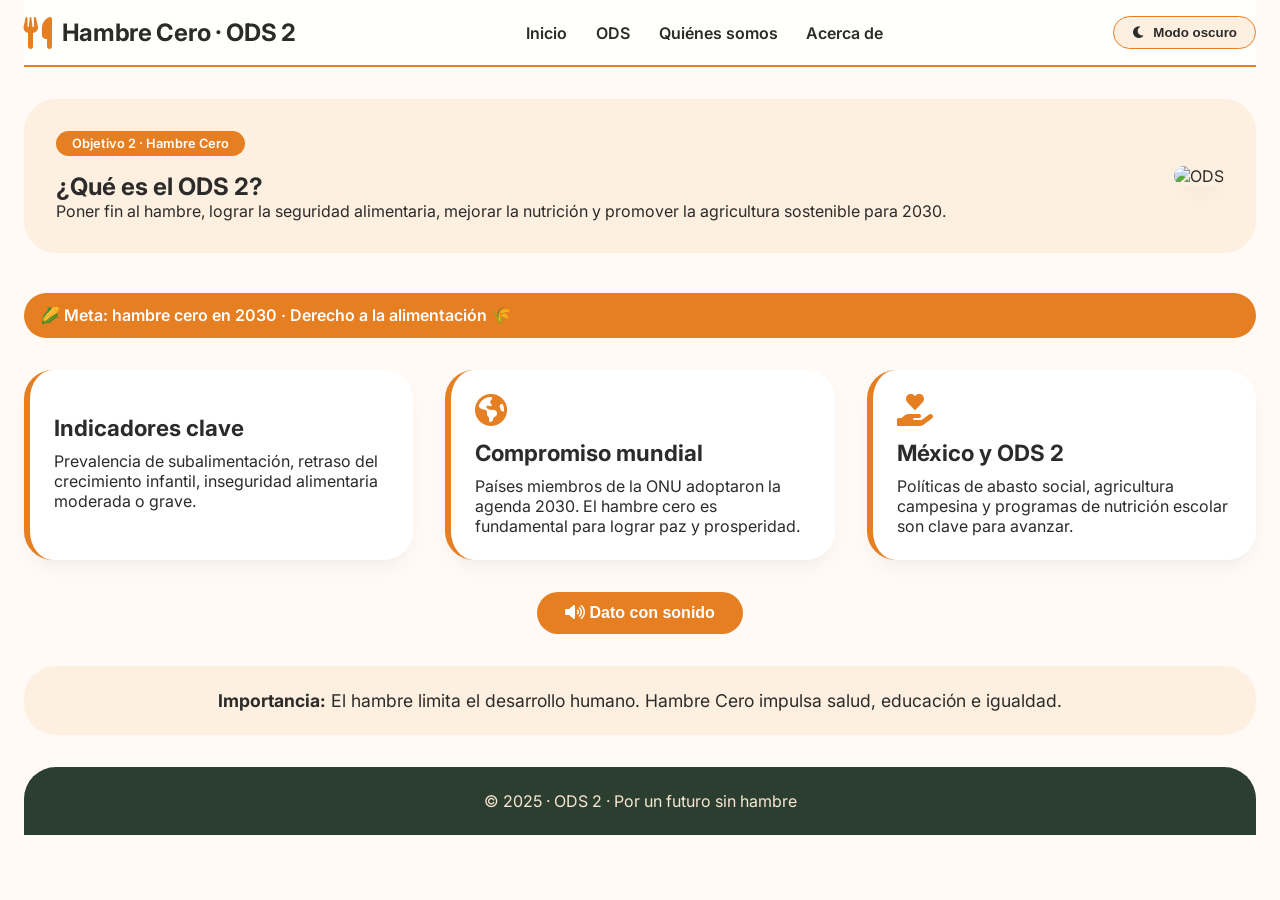
==== acerca.html @ ef173256 "Add files via upload" ====
<!DOCTYPE html>
<html lang="es">
<head>
    <meta charset="UTF-8">
    <meta name="viewport" content="width=device-width, initial-scale=1.0">
    <title>ODS 2 · Hambre Cero - ODS</title>
    <link rel="stylesheet" href="styles.css">
    <link href="https://fonts.googleapis.com/css2?family=Inter:opsz,wght@14..32,300;400;600;700&display=swap" rel="stylesheet">
    <link rel="stylesheet" href="https://cdnjs.cloudflare.com/ajax/libs/font-awesome/6.0.0-beta3/css/all.min.css">
</head>
<body>
<div class="app-wrapper">
    <header class="main-header">
        <div class="logo-area"><i class="fas fa-utensils"></i><h1>Hambre Cero · ODS 2</h1></div>
        <nav class="navbar"><ul><li><a href="index.html" class="nav-link">Inicio</a></li><li><a href="ods.html" class="nav-link">ODS</a></li><li><a href="quienes.html" class="nav-link">Quiénes somos</a></li><li><a href="acerca.html" class="nav-link">Acerca de</a></li></ul></nav>
        <button id="darkModeToggle" class="dark-btn"><i class="fas fa-moon"></i> Modo oscuro</button>
    </header>
    <main class="page-content fade-in">
        <section class="hero-section" style="background:var(--accent-light);">
            <div><span class="badge">Objetivo 2 · Hambre Cero</span><h2>¿Qué es el ODS 2?</h2><p>Poner fin al hambre, lograr la seguridad alimentaria, mejorar la nutrición y promover la agricultura sostenible para 2030.</p></div>
            <div class="hero-img"><img src="https://images.unsplash.com/photo-1593113630400-ea4288922497?w=500&auto=format" class="hover-scale-img" alt="ODS"></div>
        </section>
        <div class="marquee-wrapper"><div class="marquee"><span>🌽 Meta: hambre cero en 2030 · Derecho a la alimentación 🌾</span></div></div>
        <div class="info-grid">
            <div class="info-card"><i class="fas fa-chart-simple"></i><h4>Indicadores clave</h4><p>Prevalencia de subalimentación, retraso del crecimiento infantil, inseguridad alimentaria moderada o grave.</p></div>
            <div class="info-card"><i class="fas fa-globe-americas"></i><h4>Compromiso mundial</h4><p>Países miembros de la ONU adoptaron la agenda 2030. El hambre cero es fundamental para lograr paz y prosperidad.</p></div>
            <div class="info-card"><i class="fas fa-hand-holding-heart"></i><h4>México y ODS 2</h4><p>Políticas de abasto social, agricultura campesina y programas de nutrición escolar son clave para avanzar.</p></div>
        </div>
        <button id="mensajeOds" class="btn-primary" style="margin:1rem auto; display:table;"><i class="fas fa-volume-up"></i> Dato con sonido</button>
        <div class="conclusion-block"><strong>Importancia:</strong> El hambre limita el desarrollo humano. Hambre Cero impulsa salud, educación e igualdad.</div>
    </main>
    <footer class="main-footer"><p>© 2025 · ODS 2 · Por un futuro sin hambre</p></footer>
</div>
<audio id="clickSound" preload="auto"><source src="https://www.soundjay.com/misc/sounds/bell-ringing-05.mp3" type="audio/mpeg"></audio>
<script src="script.js"></script>
<script>
    // Botón extra con sonido y mensaje en ODS
    const btnOds = document.getElementById('mensajeOds');
    if(btnOds) btnOds.addEventListener('click', ()=>{ alert('Cada día 25,000 personas mueren de hambre en el mundo. ¡Es hora de actuar!'); const snd = document.getElementById('clickSound'); if(snd){ snd.currentTime=0; snd.play(); } });
</script>
</body>
</html>
---- styles.css ----
/* styles.css - Diseño moderno, tonos naranjas, animaciones suaves */
* {
    margin: 0;
    padding: 0;
    box-sizing: border-box;
}

:root {
    --bg-primary: #fffaf5;
    --bg-card: #ffffff;
    --text-primary: #2c2b2a;
    --text-secondary: #5a4a3a;
    --accent-orange: #e67e22;
    --accent-darkorange: #d35400;
    --accent-light: #fdf0e0;
    --header-bg: #ffffffdd;
    --shadow: 0 10px 25px -5px rgba(0,0,0,0.05), 0 8px 10px -6px rgba(0,0,0,0.02);
    --border-color: #ffd8b5;
    --footer-bg: #2c3e2f;
    --footer-text: #f9e7d4;
}

body.dark {
    --bg-primary: #1e1b19;
    --bg-card: #2c2824;
    --text-primary: #f0ede8;
    --text-secondary: #d4c9bc;
    --accent-orange: #f39c12;
    --accent-darkorange: #e67e22;
    --accent-light: #3a2e26;
    --header-bg: #2c2824cc;
    --border-color: #7e5a41;
    --footer-bg: #0f2c1c;
    --footer-text: #f7d9b5;
}

body {
    font-family: 'Inter', sans-serif;
    background-color: var(--bg-primary);
    color: var(--text-primary);
    transition: background-color 0.3s ease, color 0.2s ease;
}

.app-wrapper {
    max-width: 1400px;
    margin: 0 auto;
    padding: 0 1.5rem;
}

/* HEADER */
.main-header {
    display: flex;
    justify-content: space-between;
    align-items: center;
    flex-wrap: wrap;
    padding: 1rem 0;
    background: var(--header-bg);
    backdrop-filter: blur(10px);
    border-bottom: 2px solid var(--accent-orange);
    margin-bottom: 2rem;
    gap: 1rem;
}

.logo-area {
    display: flex;
    align-items: center;
    gap: 0.6rem;
}

.logo-area i {
    font-size: 2rem;
    color: var(--accent-orange);
}

.logo-area h1 {
    font-size: 1.5rem;
    font-weight: 700;
    letter-spacing: -0.3px;
}

.navbar ul {
    display: flex;
    gap: 1.8rem;
    list-style: none;
}

.nav-link {
    text-decoration: none;
    font-weight: 600;
    color: var(--text-primary);
    transition: color 0.2s, border-bottom 0.2s;
    padding-bottom: 4px;
    border-bottom: 2px solid transparent;
}

.nav-link:hover, .nav-link.active {
    color: var(--accent-orange);
    border-bottom-color: var(--accent-orange);
}

.dark-btn {
    background: var(--accent-light);
    border: 1px solid var(--accent-orange);
    padding: 8px 18px;
    border-radius: 40px;
    cursor: pointer;
    font-weight: 600;
    color: var(--text-primary);
    transition: all 0.2s;
    display: flex;
    gap: 8px;
    align-items: center;
}

.dark-btn:hover {
    background: var(--accent-orange);
    color: white;
}

/* FADE-IN ANIMATION */
.fade-in {
    animation: fadeInUp 0.6s ease-out;
}

@keyframes fadeInUp {
    from {
        opacity: 0;
        transform: translateY(20px);
    }
    to {
        opacity: 1;
        transform: translateY(0);
    }
}

/* Hero section */
.hero-section {
    display: flex;
    flex-wrap: wrap;
    align-items: center;
    justify-content: space-between;
    gap: 2rem;
    margin-bottom: 2.5rem;
    background: linear-gradient(135deg, var(--accent-light) 0%, var(--bg-primary) 100%);
    border-radius: 2rem;
    padding: 2rem;
}

.hero-text {
    flex: 1;
}

.badge {
    background: var(--accent-orange);
    padding: 0.3rem 1rem;
    border-radius: 40px;
    font-size: 0.8rem;
    font-weight: 600;
    color: white;
    display: inline-block;
    margin-bottom: 1rem;
}

.hero-text h2 {
    font-size: 2rem;
    line-height: 1.2;
    margin-bottom: 1rem;
}

.hero-text p {
    color: var(--text-secondary);
    margin-bottom: 1.5rem;
}

.btn-primary {
    background: var(--accent-orange);
    border: none;
    padding: 12px 28px;
    border-radius: 50px;
    font-weight: 600;
    color: white;
    cursor: pointer;
    transition: transform 0.2s, background 0.2s;
    font-size: 1rem;
}

.btn-primary:hover {
    background: var(--accent-darkorange);
    transform: scale(1.02);
}

.hero-img img {
    max-width: 320px;
    width: 100%;
    border-radius: 28px;
    box-shadow: var(--shadow);
    transition: transform 0.3s, filter 0.2s;
}

.hover-scale-img:hover {
    transform: scale(1.02) rotate(0.5deg);
    filter: brightness(1.02);
}

/* MARQUESINA animada */
.marquee-wrapper {
    background: var(--accent-orange);
    border-radius: 60px;
    margin: 1.5rem 0;
    overflow: hidden;
    padding: 0.8rem 0;
}

.marquee {
    white-space: nowrap;
    display: inline-block;
    animation: scrollMarquee 18s linear infinite;
    font-weight: 600;
    color: white;
    font-size: 1rem;
    padding-left: 1rem;
}

.marquee span {
    margin-right: 3rem;
}

@keyframes scrollMarquee {
    0% { transform: translateX(0); }
    100% { transform: translateX(-50%); }
}

/* counter-card */
.counter-card {
    background: var(--bg-card);
    border-radius: 2rem;
    padding: 1.5rem;
    text-align: center;
    box-shadow: var(--shadow);
    border: 1px solid var(--border-color);
    margin: 2rem 0;
}

.counter-display span {
    font-size: 4rem;
    font-weight: 800;
    color: var(--accent-orange);
    background: var(--accent-light);
    padding: 0.2rem 1.2rem;
    border-radius: 80px;
    display: inline-block;
    margin: 0.5rem 0;
}

.btn-outline {
    background: transparent;
    border: 2px solid var(--accent-orange);
    padding: 8px 20px;
    border-radius: 40px;
    font-weight: bold;
    color: var(--accent-orange);
    cursor: pointer;
    transition: all 0.2s;
}

.btn-outline:hover {
    background: var(--accent-orange);
    color: white;
}

/* slider */
.slider-section {
    margin: 2rem 0;
}

.slider-container {
    position: relative;
    display: flex;
    align-items: center;
    justify-content: center;
    gap: 1rem;
}

.slider-track {
    display: flex;
    overflow-x: hidden;
    scroll-behavior: smooth;
    width: 80%;
    border-radius: 28px;
    box-shadow: var(--shadow);
}

.slide {
    min-width: 100%;
    transition: transform 0.3s;
}

.slide img {
    width: 100%;
    height: 320px;
    object-fit: cover;
    display: block;
}

.slider-btn {
    background: var(--accent-orange);
    border: none;
    width: 44px;
    height: 44px;
    border-radius: 60px;
    color: white;
    cursor: pointer;
    font-size: 1.4rem;
    transition: 0.2s;
}

.slider-btn:hover {
    background: var(--accent-darkorange);
    transform: scale(1.05);
}

.slider-dots {
    display: flex;
    justify-content: center;
    gap: 12px;
    margin: 1rem 0;
}

.dot {
    width: 12px;
    height: 12px;
    background: #ccc;
    border-radius: 20px;
    cursor: pointer;
    transition: 0.2s;
}

.dot.active {
    background: var(--accent-orange);
    width: 28px;
}

/* info grid */
.info-grid {
    display: flex;
    flex-wrap: wrap;
    gap: 2rem;
    margin: 2rem 0;
}

.info-card {
    flex: 1;
    background: var(--bg-card);
    padding: 1.5rem;
    border-radius: 1.8rem;
    box-shadow: var(--shadow);
    border-left: 6px solid var(--accent-orange);
    transition: all 0.25s;
}

.info-card i {
    font-size: 2rem;
    color: var(--accent-orange);
    margin-bottom: 0.8rem;
}

.info-card h4 {
    font-size: 1.4rem;
    margin-bottom: 0.6rem;
}

.conclusion-block {
    background: var(--accent-light);
    padding: 1.5rem;
    border-radius: 2rem;
    margin: 2rem 0;
    text-align: center;
    font-size: 1.1rem;
}

/* footer */
.main-footer {
    background: var(--footer-bg);
    color: var(--footer-text);
    padding: 1.5rem;
    border-radius: 2rem 2rem 0 0;
    text-align: center;
    margin-top: 2rem;
}

/* Responsive */
@media (max-width: 780px) {
    .navbar ul {
        gap: 1rem;
        flex-wrap: wrap;
    }
    .hero-section {
        flex-direction: column;
        text-align: center;
    }
    .slider-track {
        width: 100%;
    }
    .slider-btn {
        width: 36px;
        height: 36px;
    }
}
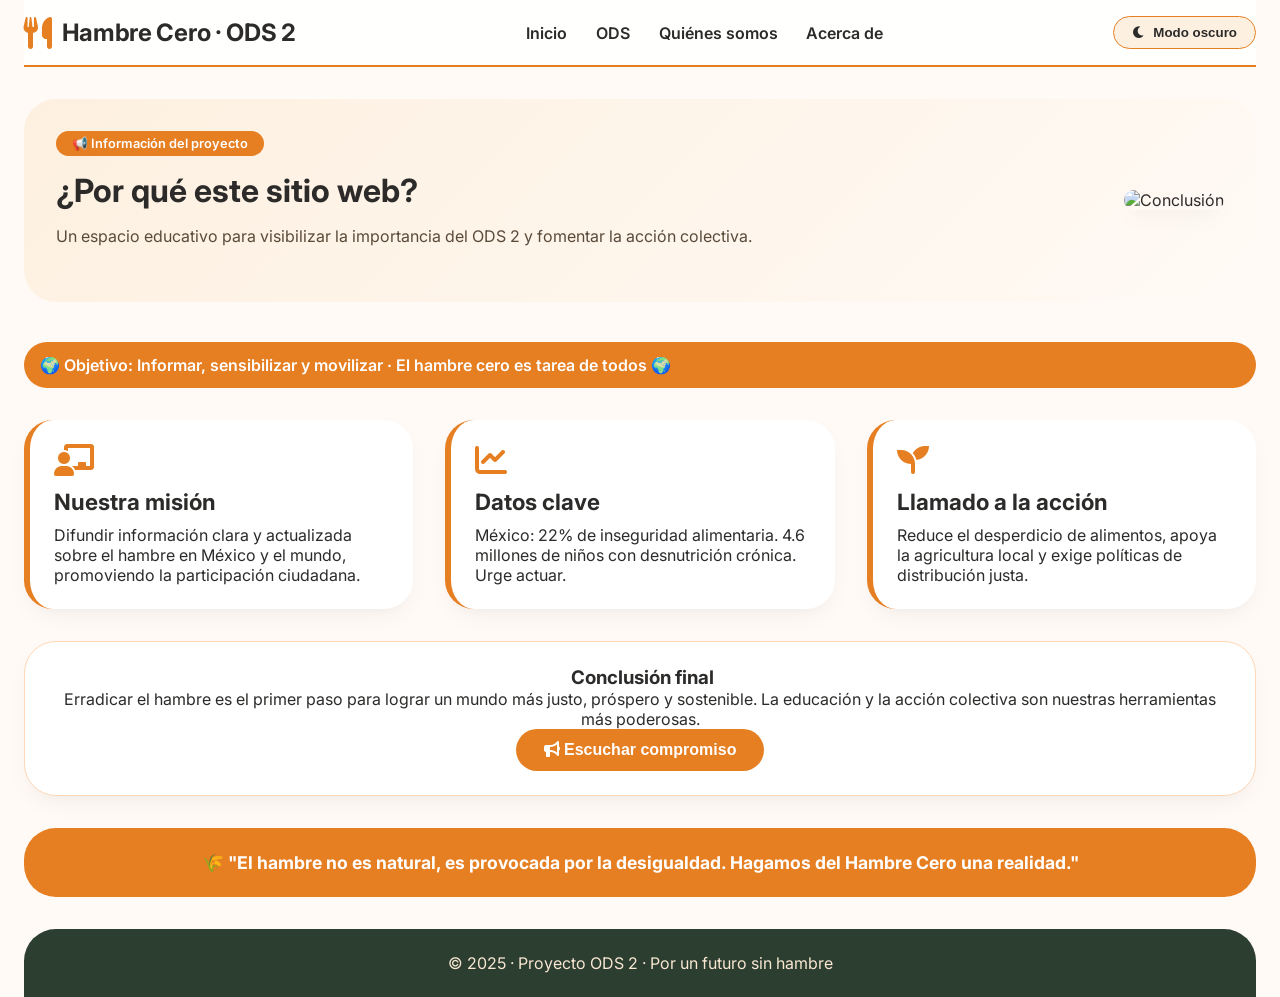
==== commit e0daa798: "Update acerca.html" ====
--- a/acerca.html
+++ b/acerca.html
@@ -3,40 +3,86 @@
 <head>
     <meta charset="UTF-8">
     <meta name="viewport" content="width=device-width, initial-scale=1.0">
-    <title>ODS 2 · Hambre Cero - ODS</title>
+    <title>Acerca de · Hambre Cero</title>
     <link rel="stylesheet" href="styles.css">
-    <link href="https://fonts.googleapis.com/css2?family=Inter:opsz,wght@14..32,300;400;600;700&display=swap" rel="stylesheet">
+    <link href="https://fonts.googleapis.com/css2?family=Inter:opsz,wght@300;400;600;700&display=swap" rel="stylesheet">
     <link rel="stylesheet" href="https://cdnjs.cloudflare.com/ajax/libs/font-awesome/6.0.0-beta3/css/all.min.css">
 </head>
 <body>
 <div class="app-wrapper">
     <header class="main-header">
         <div class="logo-area"><i class="fas fa-utensils"></i><h1>Hambre Cero · ODS 2</h1></div>
-        <nav class="navbar"><ul><li><a href="index.html" class="nav-link">Inicio</a></li><li><a href="ods.html" class="nav-link">ODS</a></li><li><a href="quienes.html" class="nav-link">Quiénes somos</a></li><li><a href="acerca.html" class="nav-link">Acerca de</a></li></ul></nav>
+        <nav class="navbar">
+            <ul>
+                <li><a href="index.html" class="nav-link">Inicio</a></li>
+                <li><a href="ods.html" class="nav-link">ODS</a></li>
+                <li><a href="quienes.html" class="nav-link">Quiénes somos</a></li>
+                <li><a href="acerca.html" class="nav-link">Acerca de</a></li>
+            </ul>
+        </nav>
         <button id="darkModeToggle" class="dark-btn"><i class="fas fa-moon"></i> Modo oscuro</button>
     </header>
     <main class="page-content fade-in">
-        <section class="hero-section" style="background:var(--accent-light);">
-            <div><span class="badge">Objetivo 2 · Hambre Cero</span><h2>¿Qué es el ODS 2?</h2><p>Poner fin al hambre, lograr la seguridad alimentaria, mejorar la nutrición y promover la agricultura sostenible para 2030.</p></div>
-            <div class="hero-img"><img src="https://images.unsplash.com/photo-1593113630400-ea4288922497?w=500&auto=format" class="hover-scale-img" alt="ODS"></div>
+        <section class="hero-section">
+            <div class="hero-text">
+                <span class="badge">📢 Información del proyecto</span>
+                <h2>¿Por qué este sitio web?</h2>
+                <p>Un espacio educativo para visibilizar la importancia del ODS 2 y fomentar la acción colectiva.</p>
+            </div>
+            <div class="hero-img">
+                <img src="https://images.unsplash.com/photo-1536315238512-4c8cebdaaf93?w=500&auto=format" alt="Conclusión" class="hover-scale-img">
+            </div>
         </section>
-        <div class="marquee-wrapper"><div class="marquee"><span>🌽 Meta: hambre cero en 2030 · Derecho a la alimentación 🌾</span></div></div>
+
+        <div class="marquee-wrapper">
+            <div class="marquee"><span>🌍 Objetivo: Informar, sensibilizar y movilizar · El hambre cero es tarea de todos 🌍</span></div>
+        </div>
+
         <div class="info-grid">
-            <div class="info-card"><i class="fas fa-chart-simple"></i><h4>Indicadores clave</h4><p>Prevalencia de subalimentación, retraso del crecimiento infantil, inseguridad alimentaria moderada o grave.</p></div>
-            <div class="info-card"><i class="fas fa-globe-americas"></i><h4>Compromiso mundial</h4><p>Países miembros de la ONU adoptaron la agenda 2030. El hambre cero es fundamental para lograr paz y prosperidad.</p></div>
-            <div class="info-card"><i class="fas fa-hand-holding-heart"></i><h4>México y ODS 2</h4><p>Políticas de abasto social, agricultura campesina y programas de nutrición escolar son clave para avanzar.</p></div>
+            <div class="info-card">
+                <i class="fas fa-chalkboard-user"></i>
+                <h4>Nuestra misión</h4>
+                <p>Difundir información clara y actualizada sobre el hambre en México y el mundo, promoviendo la participación ciudadana.</p>
+            </div>
+            <div class="info-card">
+                <i class="fas fa-chart-line"></i>
+                <h4>Datos clave</h4>
+                <p>México: 22% de inseguridad alimentaria. 4.6 millones de niños con desnutrición crónica. Urge actuar.</p>
+            </div>
+            <div class="info-card">
+                <i class="fas fa-seedling"></i>
+                <h4>Llamado a la acción</h4>
+                <p>Reduce el desperdicio de alimentos, apoya la agricultura local y exige políticas de distribución justa.</p>
+            </div>
         </div>
-        <button id="mensajeOds" class="btn-primary" style="margin:1rem auto; display:table;"><i class="fas fa-volume-up"></i> Dato con sonido</button>
-        <div class="conclusion-block"><strong>Importancia:</strong> El hambre limita el desarrollo humano. Hambre Cero impulsa salud, educación e igualdad.</div>
+
+        <div class="counter-card">
+            <h3><i class="fas fa-chart-simple"></i> Conclusión final</h3>
+            <p>Erradicar el hambre es el primer paso para lograr un mundo más justo, próspero y sostenible. La educación y la acción colectiva son nuestras herramientas más poderosas.</p>
+            <button id="conclusionBtn" class="btn-primary"><i class="fas fa-bullhorn"></i> Escuchar compromiso</button>
+        </div>
+
+        <div class="conclusion-block" style="background: var(--accent-orange); color:white;">
+            <strong>🌾 "El hambre no es natural, es provocada por la desigualdad. Hagamos del Hambre Cero una realidad."</strong>
+        </div>
     </main>
-    <footer class="main-footer"><p>© 2025 · ODS 2 · Por un futuro sin hambre</p></footer>
+    <footer class="main-footer">
+        <p>© 2025 · Proyecto ODS 2 · Por un futuro sin hambre</p>
+    </footer>
 </div>
-<audio id="clickSound" preload="auto"><source src="https://www.soundjay.com/misc/sounds/bell-ringing-05.mp3" type="audio/mpeg"></audio>
+<audio id="clickSound" preload="auto">
+    <source src="https://www.soundjay.com/misc/sounds/bell-ringing-05.mp3" type="audio/mpeg">
+</audio>
 <script src="script.js"></script>
 <script>
-    // Botón extra con sonido y mensaje en ODS
-    const btnOds = document.getElementById('mensajeOds');
-    if(btnOds) btnOds.addEventListener('click', ()=>{ alert('Cada día 25,000 personas mueren de hambre en el mundo. ¡Es hora de actuar!'); const snd = document.getElementById('clickSound'); if(snd){ snd.currentTime=0; snd.play(); } });
+    const conclusionBtn = document.getElementById('conclusionBtn');
+    if(conclusionBtn) {
+        conclusionBtn.addEventListener('click', () => {
+            alert('¡Gracias por informarte! Comprométete a reducir el desperdicio de alimentos y apoyar bancos de comida locales. #HambreCero');
+            const audio = document.getElementById('clickSound');
+            if(audio) { audio.currentTime = 0; audio.play(); }
+        });
+    }
 </script>
 </body>
-</html>+</html>
